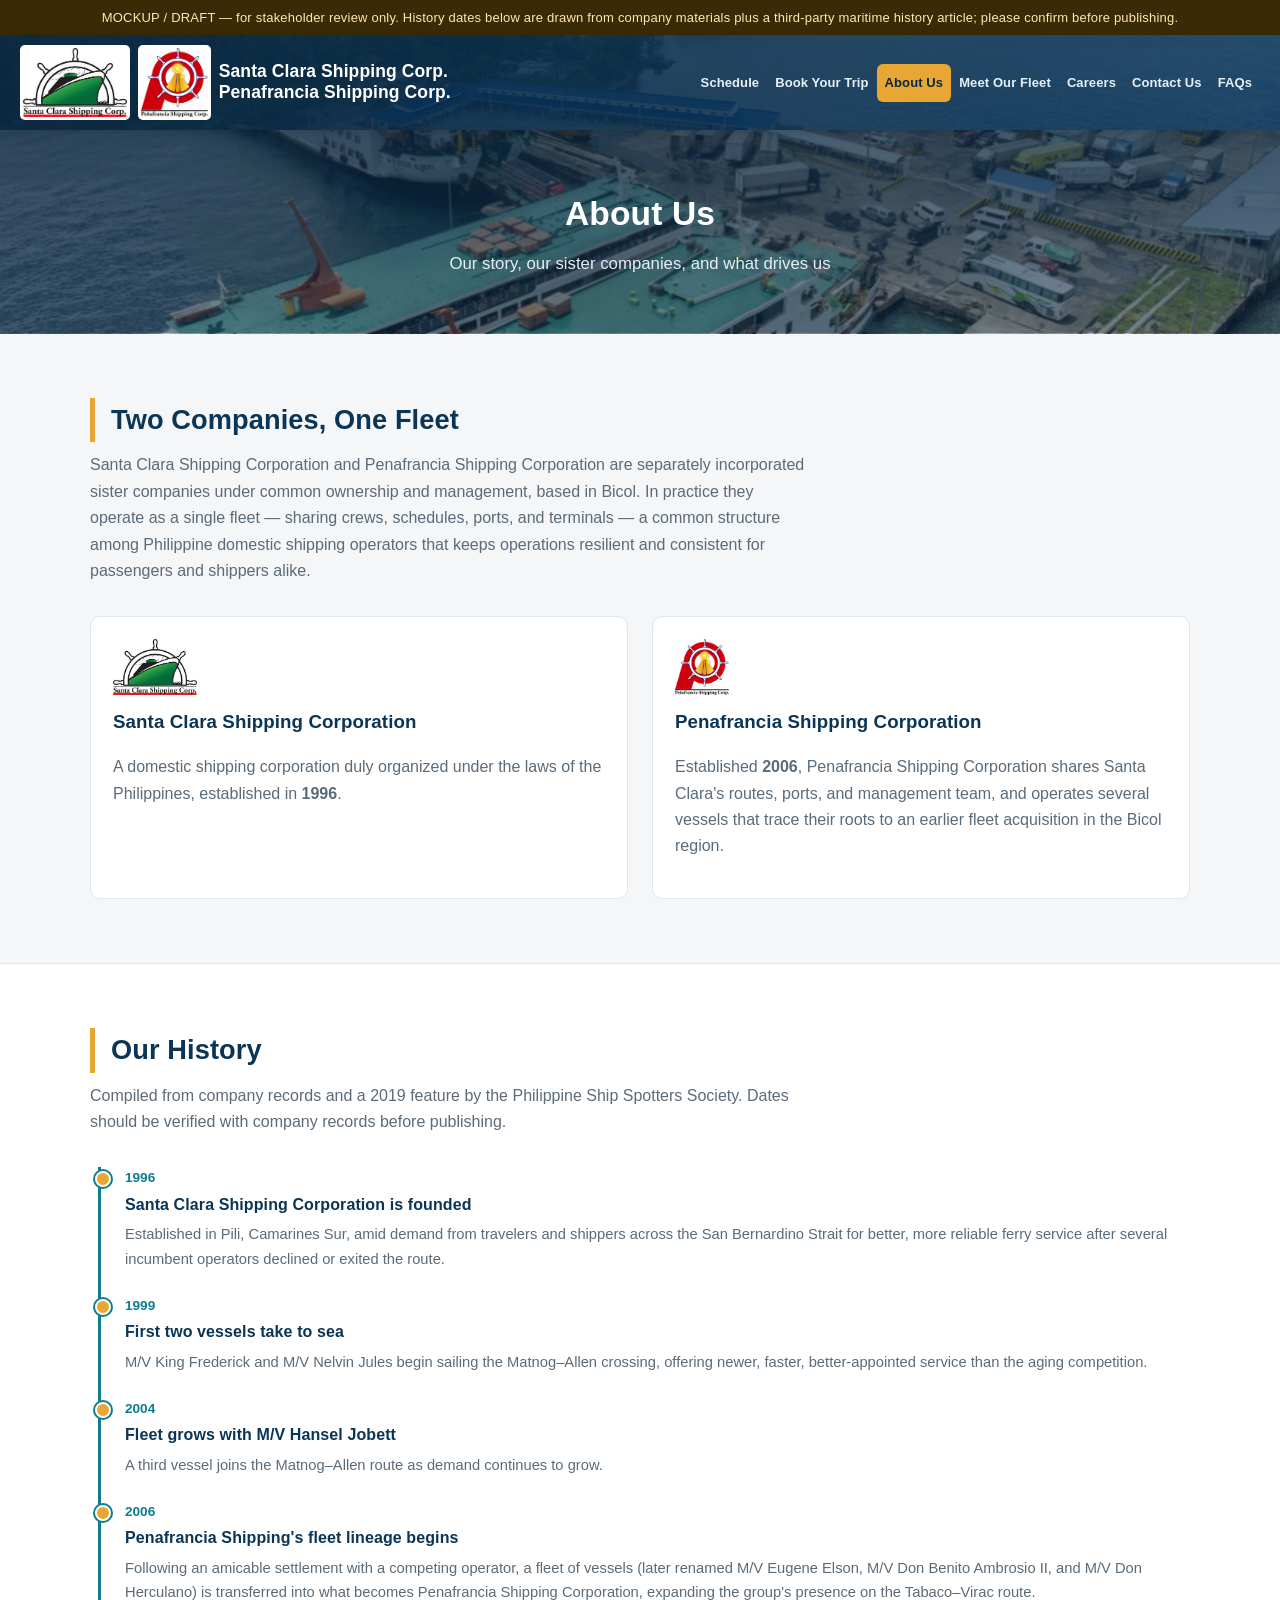
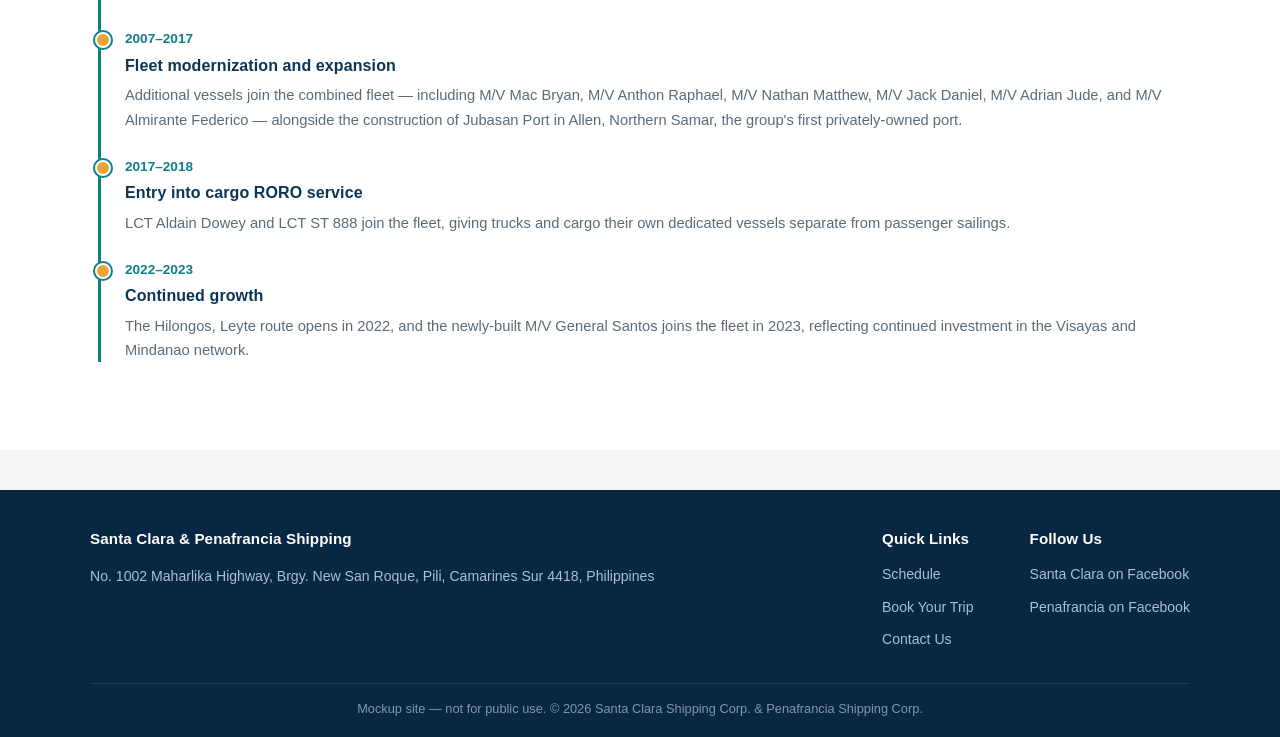
==== about.html @ e05b96bb "Initial commit: SC & PF Shipping mockup site" ====
<!DOCTYPE html>
<html lang="en">
<head>
<meta charset="UTF-8">
<meta name="viewport" content="width=device-width, initial-scale=1.0">
<title>About Us | Santa Clara &amp; Penafrancia Shipping</title>
<link rel="stylesheet" href="css/style.css">
</head>
<body>

<div class="mockup-banner">MOCKUP / DRAFT — for stakeholder review only. History dates below are drawn from company materials plus a third-party maritime history article; please confirm before publishing.</div>

<header class="site-header">
  <div class="nav-wrap">
    <div class="brand">
      <img src="images/logos/santaclara.jpeg" alt="Santa Clara Shipping Corp. logo">
      <img src="images/logos/penafrancia.jpeg" alt="Penafrancia Shipping Corp. logo">
      <div class="brand-text">
        <strong>Santa Clara Shipping Corp.</strong>
        <strong>Penafrancia Shipping Corp.</strong>
      </div>
    </div>
    <nav class="main-nav">
      <ul>
        <li><a href="index.html">Schedule</a></li>
        <li><a href="book.html">Book Your Trip</a></li>
        <li><a href="about.html" class="active">About Us</a></li>
        <li><a href="fleet.html">Meet Our Fleet</a></li>
        <li><a href="careers.html">Careers</a></li>
        <li><a href="contact.html">Contact Us</a></li>
        <li><a href="faq.html">FAQs</a></li>
      </ul>
    </nav>
  </div>
</header>

<div class="page-header">
  <h1>About Us</h1>
  <p>Our story, our sister companies, and what drives us</p>
</div>

<section>
  <div class="container">
    <h2 class="section-title">Two Companies, One Fleet</h2>
    <p class="section-sub">Santa Clara Shipping Corporation and Penafrancia Shipping Corporation are separately incorporated sister companies under common ownership and management, based in Bicol. In practice they operate as a single fleet — sharing crews, schedules, ports, and terminals — a common structure among Philippine domestic shipping operators that keeps operations resilient and consistent for passengers and shippers alike.</p>

    <div class="company-split">
      <div class="company-panel">
        <img class="logo" src="images/logos/santaclara.jpeg" alt="Santa Clara Shipping Corp. logo">
        <h3 style="color:var(--navy);margin:0 0 8px;">Santa Clara Shipping Corporation</h3>
        <p style="color:var(--muted);">A domestic shipping corporation duly organized under the laws of the Philippines, established in <strong>1996</strong>.</p>
      </div>
      <div class="company-panel">
        <img class="logo" src="images/logos/penafrancia.jpeg" alt="Penafrancia Shipping Corp. logo">
        <h3 style="color:var(--navy);margin:0 0 8px;">Penafrancia Shipping Corporation</h3>
        <p style="color:var(--muted);">Established <strong>2006</strong>, Penafrancia Shipping Corporation shares Santa Clara's routes, ports, and management team, and operates several vessels that trace their roots to an earlier fleet acquisition in the Bicol region.</p>
      </div>
    </div>
  </div>
</section>

<section class="alt">
  <div class="container">
    <h2 class="section-title">Our History</h2>
    <p class="section-sub">Compiled from company records and a 2019 feature by the Philippine Ship Spotters Society. Dates should be verified with company records before publishing.</p>
    <div class="timeline">
      <div class="t-item">
        <div class="t-year">1996</div>
        <h4>Santa Clara Shipping Corporation is founded</h4>
        <p>Established in Pili, Camarines Sur, amid demand from travelers and shippers across the San Bernardino Strait for better, more reliable ferry service after several incumbent operators declined or exited the route.</p>
      </div>
      <div class="t-item">
        <div class="t-year">1999</div>
        <h4>First two vessels take to sea</h4>
        <p>M/V King Frederick and M/V Nelvin Jules begin sailing the Matnog–Allen crossing, offering newer, faster, better-appointed service than the aging competition.</p>
      </div>
      <div class="t-item">
        <div class="t-year">2004</div>
        <h4>Fleet grows with M/V Hansel Jobett</h4>
        <p>A third vessel joins the Matnog–Allen route as demand continues to grow.</p>
      </div>
      <div class="t-item">
        <div class="t-year">2006</div>
        <h4>Penafrancia Shipping's fleet lineage begins</h4>
        <p>Following an amicable settlement with a competing operator, a fleet of vessels (later renamed M/V Eugene Elson, M/V Don Benito Ambrosio II, and M/V Don Herculano) is transferred into what becomes Penafrancia Shipping Corporation, expanding the group's presence on the Tabaco–Virac route.</p>
      </div>
      <div class="t-item">
        <div class="t-year">2007–2017</div>
        <h4>Fleet modernization and expansion</h4>
        <p>Additional vessels join the combined fleet — including M/V Mac Bryan, M/V Anthon Raphael, M/V Nathan Matthew, M/V Jack Daniel, M/V Adrian Jude, and M/V Almirante Federico — alongside the construction of Jubasan Port in Allen, Northern Samar, the group's first privately-owned port.</p>
      </div>
      <div class="t-item">
        <div class="t-year">2017–2018</div>
        <h4>Entry into cargo RORO service</h4>
        <p>LCT Aldain Dowey and LCT ST 888 join the fleet, giving trucks and cargo their own dedicated vessels separate from passenger sailings.</p>
      </div>
      <div class="t-item">
        <div class="t-year">2022–2023</div>
        <h4>Continued growth</h4>
        <p>The Hilongos, Leyte route opens in 2022, and the newly-built M/V General Santos joins the fleet in 2023, reflecting continued investment in the Visayas and Mindanao network.</p>
      </div>
    </div>
  </div>
</section>

<!-- Vision, Mission & Core Values section removed per request (2026-08-14) — content preserved below in case it's restored later.
<section>
  <div class="container">
    <h2 class="section-title">Vision, Mission &amp; Core Values</h2>
    <div class="grid cols-3">
      <div class="card">
        <div class="card-body">
          <span class="tag">Vision</span>
          <p>To be recognized as one of the leading and competitive shipping companies in the Philippines, setting a high standard for the industry — an established and secure inter-island shipping company built to stay and stay on top of the competition.</p>
        </div>
      </div>
      <div class="card">
        <div class="card-body">
          <span class="tag gold">Mission</span>
          <p>Born from a spirit of service, a commitment to safety, and a passion for excellence, we provide bigger opportunities for growth and commerce — serving the RORO shipping needs of people, trucks, and buses on the Matnog–Allen and Pioduran–Masbate routes and beyond.</p>
        </div>
      </div>
      <div class="card">
        <div class="card-body">
          <span class="tag muted">Core Values</span>
          <p>Expertise and experience across shipping operations · Service to customers and clients · Safety, first and always.</p>
        </div>
      </div>
    </div>
  </div>
</section>
-->

<!-- Leadership section hidden per request (2026-08-13) — keep markup intact in case it's restored later.
<section class="alt">
  <div class="container">
    <h2 class="section-title">Leadership</h2>
    <p class="section-sub">Our management team oversees operations across both companies.</p>
    <div class="grid cols-4">
      <div class="card"><div class="card-body"><h3>Jackson Candano</h3><p>President &amp; CEO</p></div></div>
      <div class="card"><div class="card-body"><h3>Eddie S. Crescini</h3><p>Chief Financial Officer</p></div></div>
      <div class="card"><div class="card-body"><h3>Antonio Sungahid</h3><p>General Manager — Cebu</p></div></div>
      <div class="card"><div class="card-body"><h3>Daniel C. Lee</h3><p>Assistant General Manager — Pili</p></div></div>
    </div>
  </div>
</section>
-->


<footer class="site-footer">
  <div class="container">
    <div class="foot-grid">
      <div>
        <h4>Santa Clara &amp; Penafrancia Shipping</h4>
        <p>No. 1002 Maharlika Highway, Brgy. New San Roque, Pili, Camarines Sur 4418, Philippines</p>
      </div>
      <div>
        <h4>Quick Links</h4>
        <ul>
          <li><a href="index.html">Schedule</a></li>
          <li><a href="book.html">Book Your Trip</a></li>
          <li><a href="contact.html">Contact Us</a></li>
        </ul>
      </div>
      <div>
        <h4>Follow Us</h4>
        <ul>
          <li><a href="https://www.facebook.com/santaclarashippingcorporation" target="_blank" rel="noopener">Santa Clara on Facebook</a></li>
          <li><a href="https://www.facebook.com/penafranciashippingcorporation" target="_blank" rel="noopener">Penafrancia on Facebook</a></li>
        </ul>
      </div>
    </div>
    <div class="foot-bottom">Mockup site — not for public use. &copy; 2026 Santa Clara Shipping Corp. &amp; Penafrancia Shipping Corp.</div>
  </div>
</footer>

</body>
</html>
---- css/style.css ----
/* Sta. Clara / Penafrancia Shipping — mockup site styles */
:root{
  --navy:#0b3556;
  --navy-dark:#082742;
  --teal:#0f7d8c;
  --gold:#e8a734;
  --gray-bg:#f4f6f8;
  --text:#1f2d3a;
  --muted:#5b6b78;
  --border:#dfe6ec;
  --white:#ffffff;
  --radius:10px;
  --maxw:1140px;
  --font-heading:"Avenir","Avenir Next","Segoe UI",Helvetica,Arial,sans-serif;
  --font-body:"Avenir","Avenir Next","Segoe UI",Helvetica,Arial,sans-serif;
}
*{box-sizing:border-box;}
html,body{margin:0;padding:0;}
body{
  font-family:var(--font-body);
  font-size:16px;
  color:var(--text);
  background:var(--gray-bg);
  line-height:1.65;
  -webkit-font-smoothing:antialiased;
}
h1,h2,h3,h4,h5,h6,.brand-text strong,nav.main-nav a,.btn,.tag,table th,.card h3,footer h4{
  font-family:var(--font-heading);
  letter-spacing:.1px;
}
p{color:var(--text);}
img{max-width:100%;display:block;}
a{color:var(--teal);text-decoration:none;}
a:hover{text-decoration:underline;}
.container{max-width:var(--maxw);margin:0 auto;padding:0 20px;}

/* Banner */
.mockup-banner{
  background:#3a2a06;
  color:#ffe8b0;
  text-align:center;
  font-size:13px;
  padding:7px 12px;
  letter-spacing:.2px;
}

/* Header / Nav */
header.site-header{
  background:
    linear-gradient(100deg, rgba(8,39,66,.93), rgba(11,53,86,.82)),
    url('../images/ports/jubasan.jpeg');
  background-size:cover;
  background-position:center 35%;
  color:#fff;position:sticky;top:0;z-index:50;box-shadow:0 2px 8px rgba(0,0,0,.15);
}
.nav-wrap{display:flex;align-items:center;justify-content:space-between;padding:10px 20px;max-width:1320px;margin:0 auto;flex-wrap:nowrap;gap:10px;}
.brand{display:flex;align-items:center;gap:8px;color:#fff;flex-shrink:0;}
.brand img{height:75px;width:auto;border-radius:5px;background:#fff;padding:3px;}
.brand-text{display:flex;flex-direction:column;line-height:1.2;}
.brand-text strong{font-size:17.5px;font-weight:700;white-space:nowrap;}
nav.main-nav ul{list-style:none;display:flex;gap:0;margin:0;padding:0;flex-wrap:nowrap;}
nav.main-nav a{
  color:#e7f0f7;
  padding:8px 8px;
  display:inline-block;
  font-size:13px;
  font-weight:600;
  border-radius:6px;
  white-space:nowrap;
}
nav.main-nav a:hover{background:rgba(255,255,255,.12);text-decoration:none;color:#fff;}
nav.main-nav a.active{background:var(--gold);color:var(--navy-dark);}
@media(max-width:900px){
  .nav-wrap{flex-wrap:wrap;}
  nav.main-nav ul{flex-wrap:wrap;}
}

/* Hero */
.hero{
  background-color:var(--navy);
  background-image:linear-gradient(180deg, rgba(8,39,66,.75), rgba(8,39,66,.55)), url('../images/hero-jubasan.jpg');
  background-size:cover;background-position:center;
  color:#fff;padding:70px 20px 60px;text-align:center;
}
.hero h1{font-size:2.5rem;font-weight:700;margin:0 0 12px;letter-spacing:.2px;}
.hero p{font-size:1.1rem;max-width:640px;margin:0 auto 24px;color:#e6eef5;}
.btn{
  display:inline-block;background:var(--gold);color:var(--navy-dark);
  padding:12px 22px;border-radius:6px;font-weight:700;font-size:14px;
  border:none;cursor:pointer;
}
.btn:hover{background:#f4b94a;text-decoration:none;}
.btn.outline{background:transparent;color:#fff;border:1px solid rgba(255,255,255,.6);}
.btn.outline:hover{background:rgba(255,255,255,.12);}
.hero .btn-row{display:flex;gap:12px;justify-content:center;flex-wrap:wrap;}

/* Page header (non-home) — same gradient + photo as .hero, for visual consistency across all pages */
.page-header{
  background-color:var(--navy);
  background-image:linear-gradient(180deg, rgba(8,39,66,.75), rgba(8,39,66,.55)), url('../images/hero-jubasan.jpg');
  background-size:cover;background-position:center;
  color:#fff;padding:56px 20px;text-align:center;
}
.page-header h1{margin:0 0 8px;font-size:2.1rem;font-weight:700;}
.page-header p{margin:0;color:#e6eef5;font-size:1.05rem;}

/* Sections */
section{padding:64px 0;}
section.alt{background:#fff;}
section + section{border-top:1px solid var(--border);}
h2.section-title{
  font-size:1.7rem;font-weight:700;margin:0 0 10px;color:var(--navy);
  border-left:5px solid var(--gold);padding-left:16px;
}
p.section-sub{color:var(--muted);margin:0 0 32px;max-width:720px;font-size:1rem;}

/* Cards */
.grid{display:grid;gap:20px;}
.grid.cols-2{grid-template-columns:repeat(2,1fr);}
.grid.cols-3{grid-template-columns:repeat(3,1fr);}
.grid.cols-4{grid-template-columns:repeat(4,1fr);}
@media(max-width:900px){.grid.cols-3,.grid.cols-4{grid-template-columns:repeat(2,1fr);}}
@media(max-width:600px){.grid.cols-2,.grid.cols-3,.grid.cols-4{grid-template-columns:1fr;}}

.card{
  background:#fff;border:1px solid var(--border);border-radius:var(--radius);
  overflow:hidden;box-shadow:0 1px 3px rgba(0,0,0,.04);
}
.card .card-img{height:170px;width:100%;object-fit:cover;background:#e3ebf1;}
.card .card-body{padding:16px;}
.card h3{margin:0 0 6px;font-size:1.05rem;color:var(--navy);}
.card p{margin:0;color:var(--muted);font-size:.92rem;}
.tag{
  display:inline-block;background:var(--teal);color:#fff;font-size:11px;
  padding:3px 8px;border-radius:20px;margin-bottom:8px;font-weight:600;
}
.tag.gold{background:var(--gold);color:var(--navy-dark);}
.tag.muted{background:#9aa8b3;}

.placeholder-photo{
  height:170px;width:100%;display:flex;align-items:center;justify-content:center;
  background:repeating-linear-gradient(45deg,#e9eef2,#e9eef2 10px,#dfe6ec 10px,#dfe6ec 20px);
  color:var(--muted);font-size:.85rem;text-align:center;padding:10px;
}

/* Tables */
table{width:100%;border-collapse:collapse;background:#fff;border-radius:var(--radius);overflow:hidden;}
table th,table td{padding:12px 14px;text-align:left;border-bottom:1px solid var(--border);font-size:.93rem;}
table th{background:var(--navy);color:#fff;font-weight:600;}
table tr:last-child td{border-bottom:none;}
.table-wrap{overflow-x:auto;border-radius:var(--radius);box-shadow:0 1px 3px rgba(0,0,0,.06);}

.note-box{
  background:#eef6f7;border-left:4px solid var(--teal);padding:14px 18px;border-radius:6px;
  font-size:.9rem;color:#2b4a51;margin:18px 0;
}
.note-box.warn{background:#fff6e6;border-left-color:var(--gold);color:#5c4207;}

/* FAQ accordion */
.faq-item{background:#fff;border:1px solid var(--border);border-radius:var(--radius);margin-bottom:12px;overflow:hidden;}
.faq-item summary{cursor:pointer;padding:16px 18px;font-weight:600;color:var(--navy);list-style:none;position:relative;}
.faq-item summary::-webkit-details-marker{display:none;}
.faq-item summary::after{content:"+";position:absolute;right:18px;top:14px;font-size:1.3rem;color:var(--teal);}
.faq-item[open] summary::after{content:"\2212";}
.faq-item .faq-body{padding:0 18px 16px;color:var(--muted);font-size:.94rem;}

/* Steps */
.steps{counter-reset:step;list-style:none;padding:0;margin:0;}
.steps li{
  counter-increment:step;position:relative;padding:14px 18px 14px 54px;
  background:#fff;border:1px solid var(--border);border-radius:var(--radius);margin-bottom:12px;
}
.steps li::before{
  content:counter(step);position:absolute;left:16px;top:50%;transform:translateY(-50%);
  width:26px;height:26px;border-radius:50%;background:var(--teal);color:#fff;
  display:flex;align-items:center;justify-content:center;font-weight:700;font-size:.85rem;
}
.steps li strong{display:block;color:var(--navy);margin-bottom:3px;}

/* Forms */
.form-box{background:#fff;border:1px solid var(--border);border-radius:var(--radius);padding:24px;max-width:560px;}
.form-box label{display:block;font-weight:600;font-size:.88rem;margin:12px 0 5px;color:var(--navy);}
.form-box input,.form-box select,.form-box textarea{
  width:100%;padding:10px 12px;border:1px solid var(--border);border-radius:6px;font-size:.92rem;font-family:inherit;
}
.form-box textarea{resize:vertical;min-height:80px;}

/* Two-column layout */
.two-col{display:grid;grid-template-columns:1.1fr .9fr;gap:32px;align-items:start;}
@media(max-width:850px){.two-col{grid-template-columns:1fr;}}

/* Timeline */
.timeline{border-left:3px solid var(--teal);margin-left:8px;padding-left:24px;}
.timeline .t-item{position:relative;margin-bottom:24px;}
.timeline .t-item::before{content:"";position:absolute;left:-30px;top:4px;width:12px;height:12px;border-radius:50%;background:var(--gold);border:2px solid #fff;box-shadow:0 0 0 2px var(--teal);}
.timeline .t-year{font-weight:700;color:var(--teal);font-size:.85rem;}
.timeline h4{margin:2px 0 4px;color:var(--navy);}
.timeline p{margin:0;color:var(--muted);font-size:.92rem;}

/* Footer */
footer.site-footer{background:var(--navy-dark);color:#c7d8e6;padding:36px 0 18px;margin-top:40px;}
footer .foot-grid{display:grid;grid-template-columns:1fr auto auto;column-gap:56px;row-gap:24px;margin-bottom:24px;}
@media(max-width:700px){footer .foot-grid{grid-template-columns:1fr;column-gap:0;}}
footer h4{color:#fff;font-size:.95rem;margin:0 0 10px;}
footer p,footer a{font-size:.88rem;color:#a9c0d3;}
footer a:hover{color:#fff;}
footer ul{list-style:none;margin:0;padding:0;}
footer ul li{margin-bottom:6px;}
.foot-bottom{border-top:1px solid rgba(255,255,255,.1);padding-top:14px;font-size:.8rem;color:#7f97ab;text-align:center;}

.company-split{display:grid;grid-template-columns:1fr 1fr;gap:24px;}
@media(max-width:700px){.company-split{grid-template-columns:1fr;}}
.company-panel{background:#fff;border:1px solid var(--border);border-radius:var(--radius);padding:22px;}
.company-panel img.logo{height:56px;width:auto;margin-bottom:12px;}

.route-badge{display:inline-flex;align-items:center;gap:6px;font-weight:700;color:var(--navy);}
.route-badge .dot{width:8px;height:8px;border-radius:50%;background:var(--teal);}

/* Vessel popup cards */
.vessel-card{cursor:pointer;transition:box-shadow .15s ease, transform .15s ease;}
.vessel-card:hover{box-shadow:0 4px 14px rgba(0,0,0,.09);transform:translateY(-2px);}

.vessel-modal-overlay{
  display:none;position:fixed;inset:0;background:rgba(8,39,66,.6);
  align-items:center;justify-content:center;z-index:200;padding:20px;
}
.vessel-modal-overlay.open{display:flex;}
.vessel-modal{
  background:#fff;border-radius:var(--radius);max-width:480px;width:100%;
  overflow:hidden;position:relative;max-height:90vh;overflow-y:auto;
}
.vessel-modal-body{padding:24px;}
.vessel-modal-body h3{margin:0 0 14px;color:var(--navy);font-size:1.2rem;}
.vessel-modal-body p{margin:0;color:var(--muted);}
.vessel-modal-specs{margin:0;padding:0;list-style:none;}
.vessel-modal-specs li{display:flex;justify-content:space-between;gap:12px;padding:9px 0;border-bottom:1px solid #e3ebf1;color:var(--muted);font-size:.95rem;}
.vessel-modal-specs li:last-child{border-bottom:none;}
.vessel-modal-specs li strong{color:var(--navy);font-weight:600;}
.vessel-modal-specs a{color:var(--teal);}
.vessel-modal-close{
  position:absolute;top:10px;right:10px;width:32px;height:32px;border-radius:50%;
  background:rgba(255,255,255,.9);border:none;font-size:20px;line-height:1;cursor:pointer;
  display:flex;align-items:center;justify-content:center;color:var(--navy);
}
.vessel-modal-close:hover{background:#fff;}
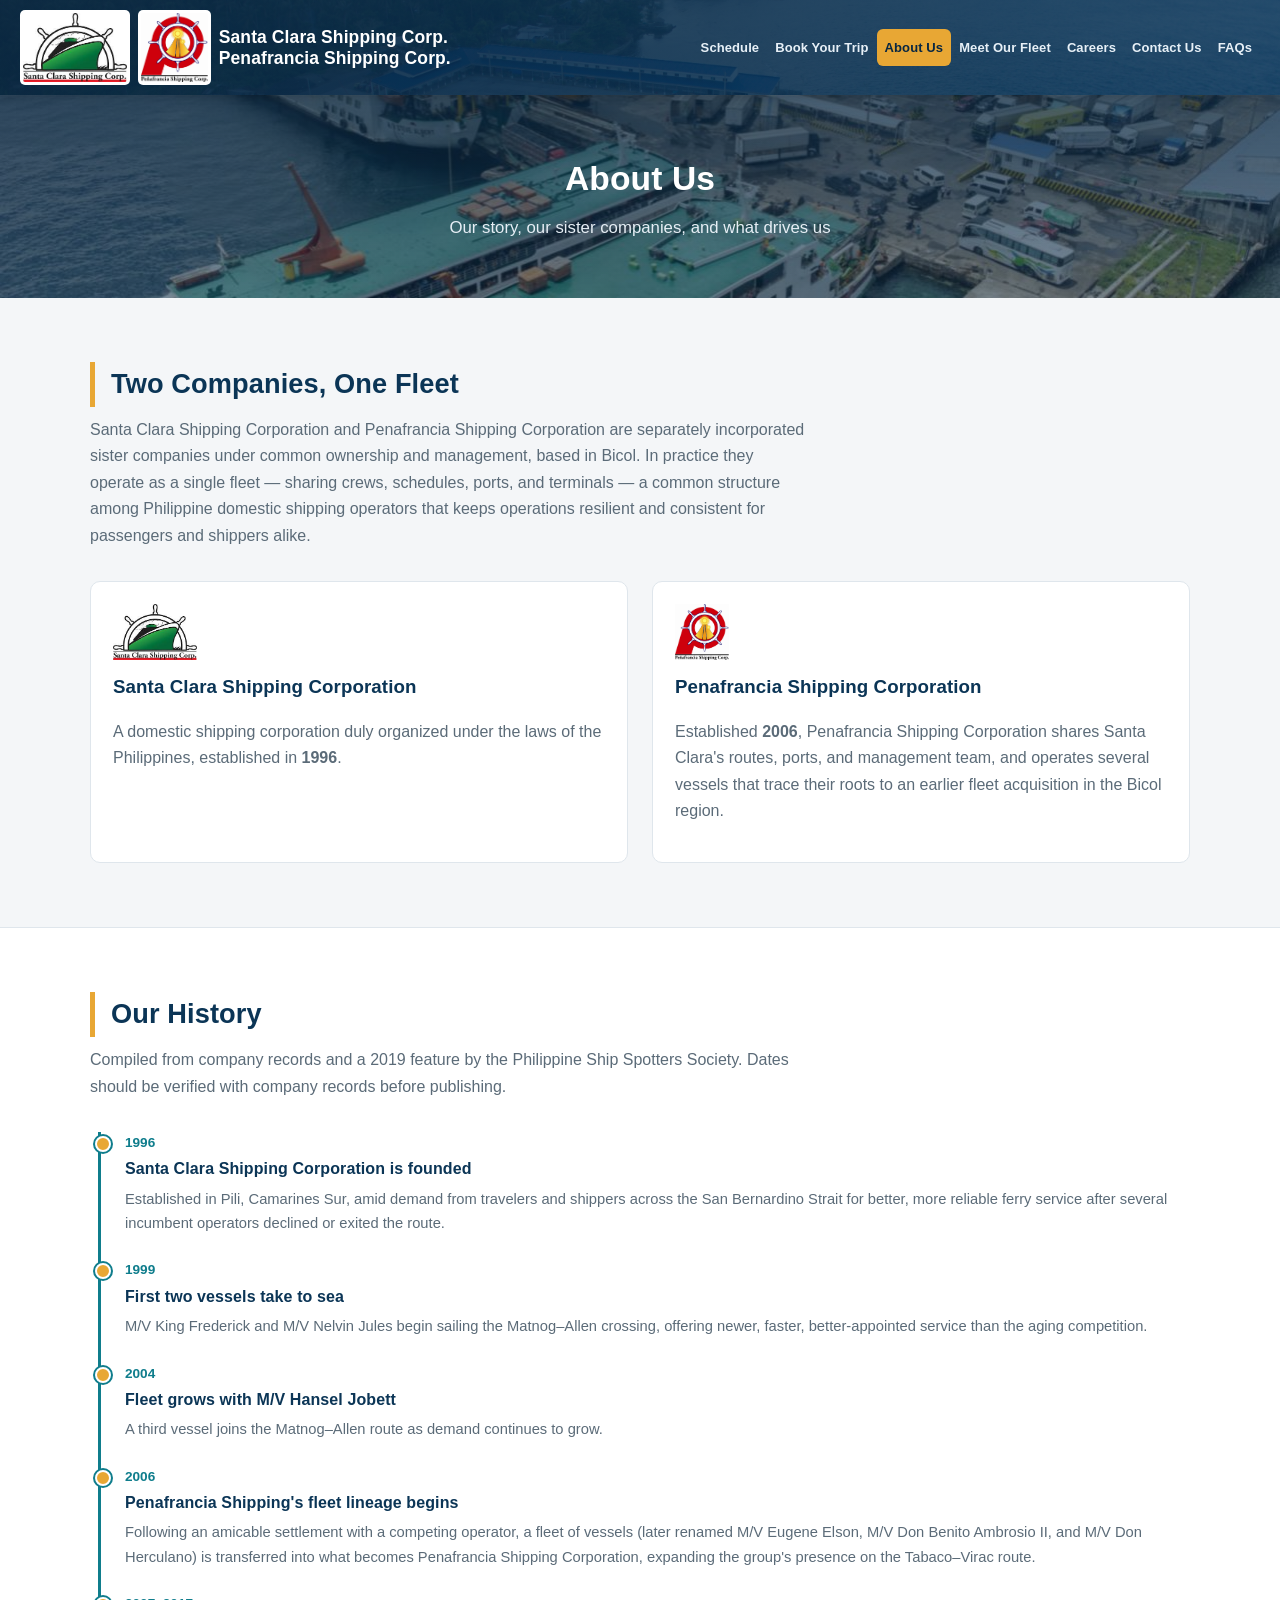
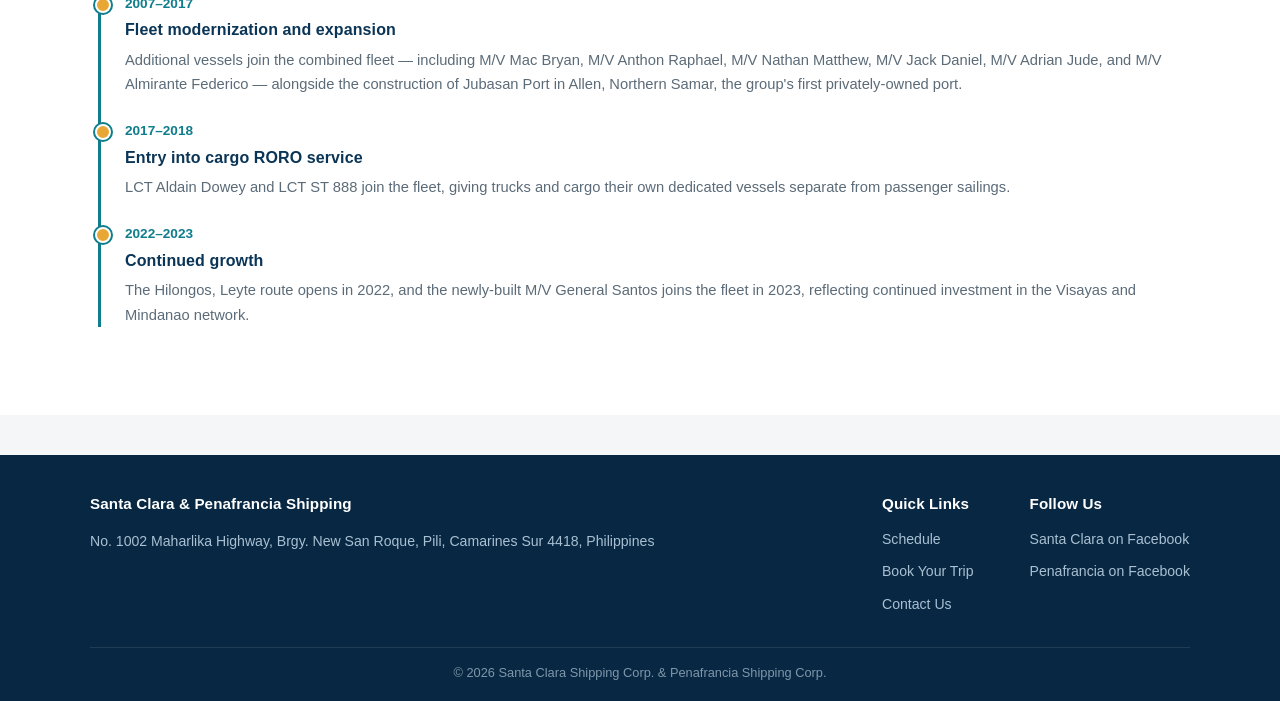
==== commit 784fd1f1: "Remove mockup/draft banners and footer disclaimer now that site is live" ====
--- a/about.html
+++ b/about.html
@@ -4,11 +4,18 @@
 <meta charset="UTF-8">
 <meta name="viewport" content="width=device-width, initial-scale=1.0">
 <title>About Us | Santa Clara &amp; Penafrancia Shipping</title>
+<meta property="og:type" content="website">
+<meta property="og:title" content="About Us | Santa Clara & Penafrancia Shipping">
+<meta property="og:description" content="Learn about Santa Clara and Penafrancia Shipping, sister RORO companies operating as one fleet since 1996.">
+<meta property="og:image" content="https://santaclarashippingcorp.com/images/hero-jubasan.jpg">
+<meta property="og:url" content="https://santaclarashippingcorp.com/about.html">
+<meta name="twitter:card" content="summary_large_image">
+<meta name="twitter:title" content="About Us | Santa Clara & Penafrancia Shipping">
+<meta name="twitter:description" content="Learn about Santa Clara and Penafrancia Shipping, sister RORO companies operating as one fleet since 1996.">
+<meta name="twitter:image" content="https://santaclarashippingcorp.com/images/hero-jubasan.jpg">
 <link rel="stylesheet" href="css/style.css">
 </head>
 <body>
-
-<div class="mockup-banner">MOCKUP / DRAFT — for stakeholder review only. History dates below are drawn from company materials plus a third-party maritime history article; please confirm before publishing.</div>
 
 <header class="site-header">
   <div class="nav-wrap">
@@ -170,7 +177,7 @@
         </ul>
       </div>
     </div>
-    <div class="foot-bottom">Mockup site — not for public use. &copy; 2026 Santa Clara Shipping Corp. &amp; Penafrancia Shipping Corp.</div>
+    <div class="foot-bottom">&copy; 2026 Santa Clara Shipping Corp. &amp; Penafrancia Shipping Corp.</div>
   </div>
 </footer>
 
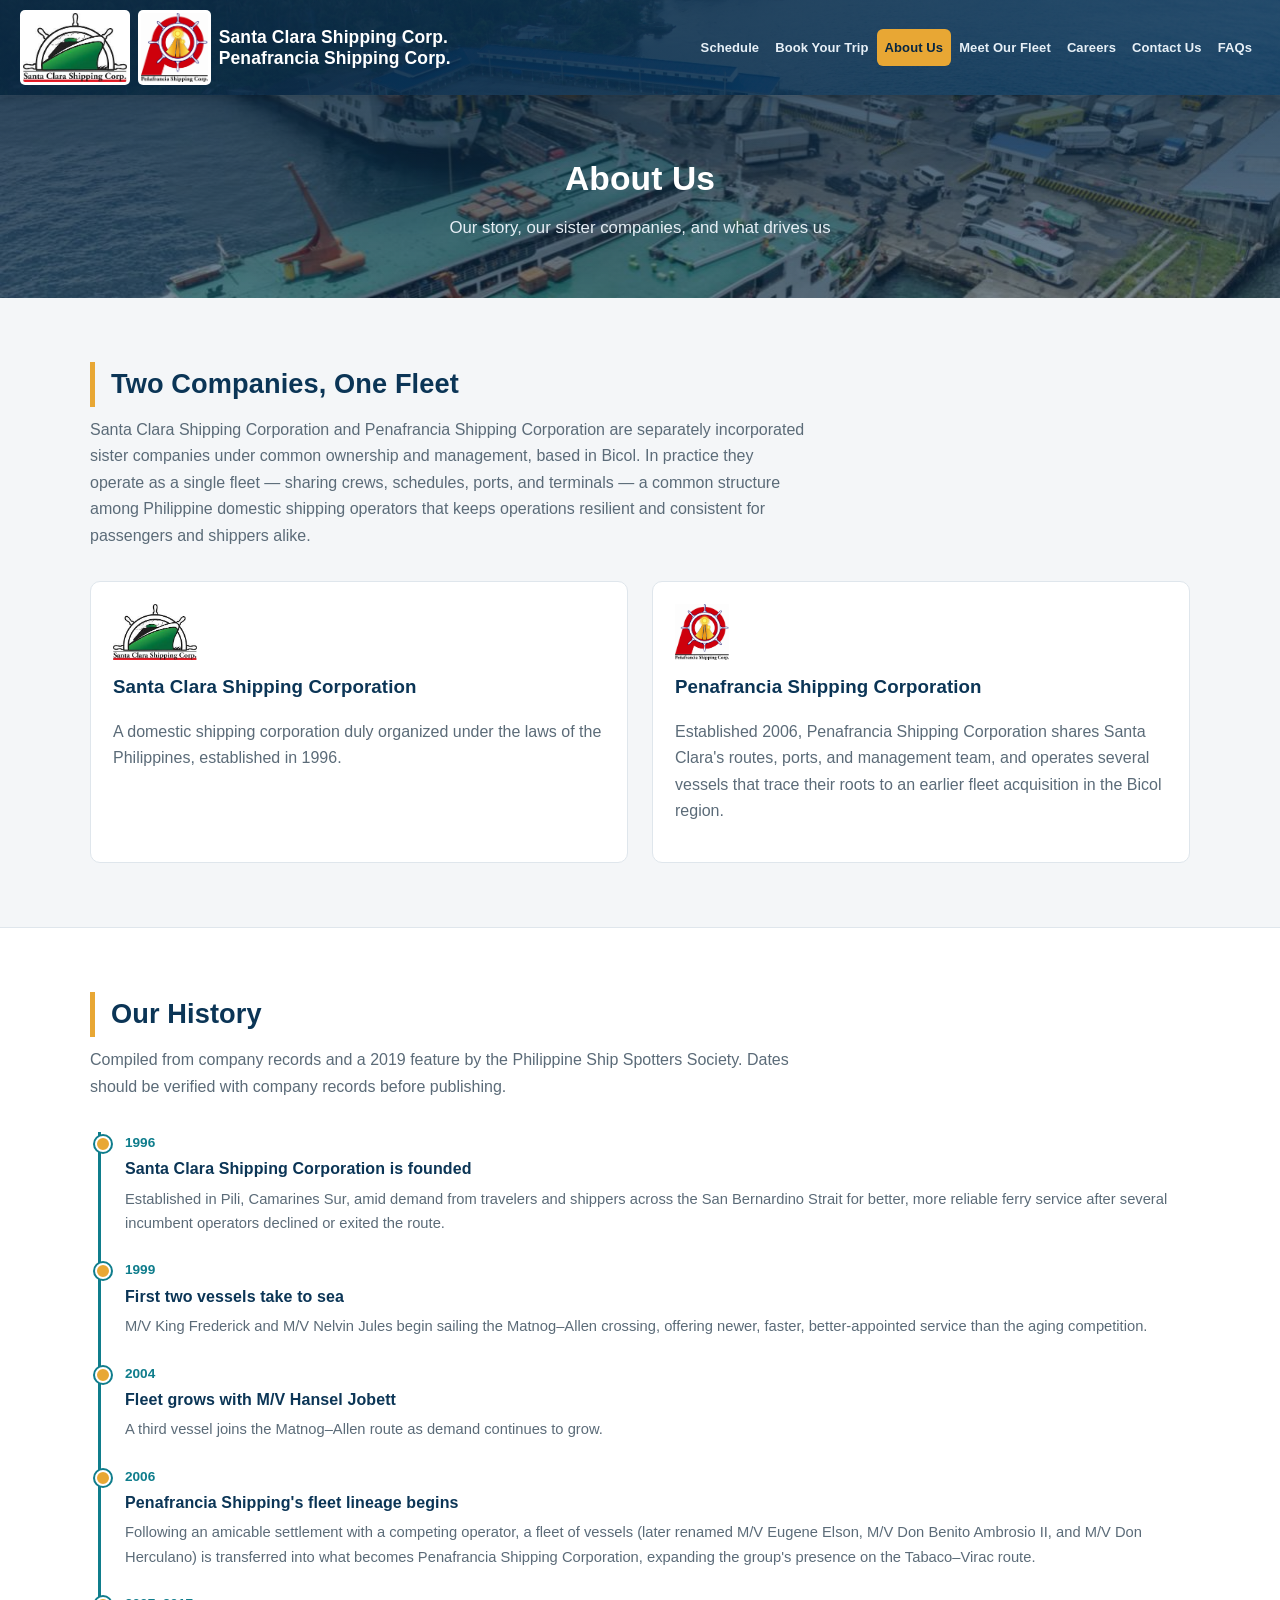
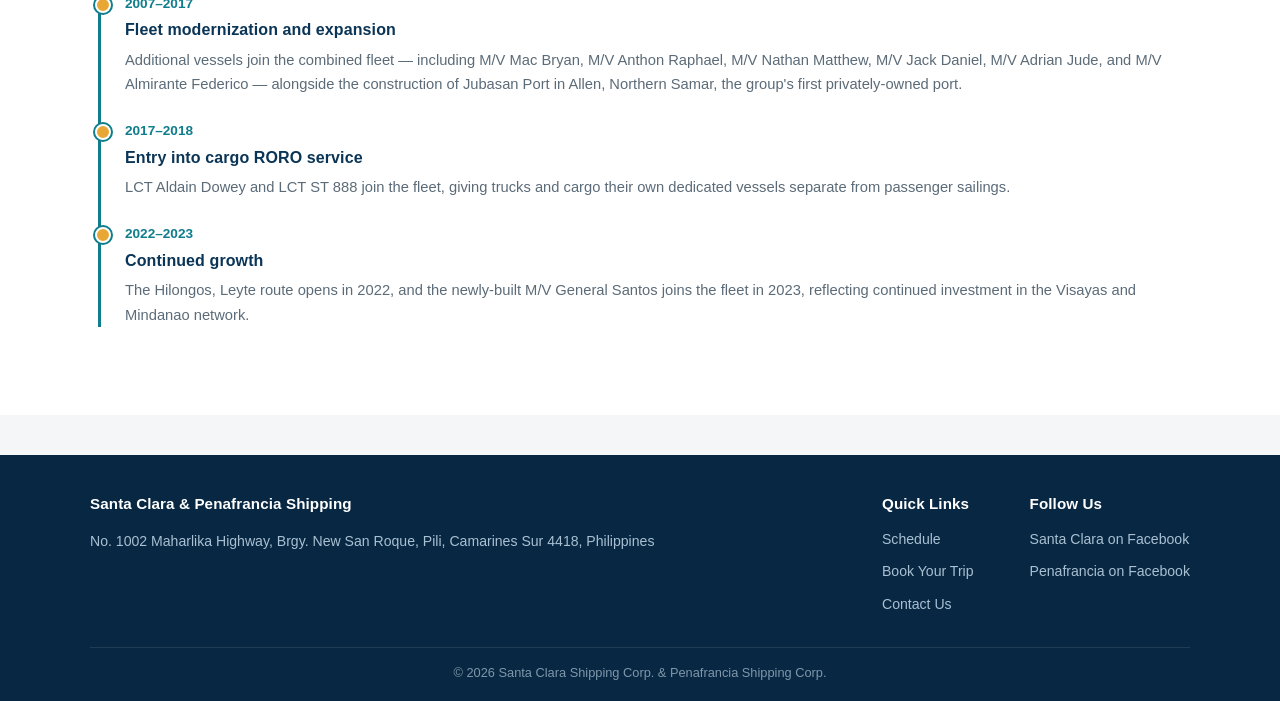
==== commit c2f04f30: "Make About, FAQs, Careers, and Book Your Trip pages CMS-editable" ====
--- a/about.html
+++ b/about.html
@@ -49,18 +49,18 @@
 <section>
   <div class="container">
     <h2 class="section-title">Two Companies, One Fleet</h2>
-    <p class="section-sub">Santa Clara Shipping Corporation and Penafrancia Shipping Corporation are separately incorporated sister companies under common ownership and management, based in Bicol. In practice they operate as a single fleet — sharing crews, schedules, ports, and terminals — a common structure among Philippine domestic shipping operators that keeps operations resilient and consistent for passengers and shippers alike.</p>
+    <p class="section-sub" id="about-intro"></p>
 
     <div class="company-split">
       <div class="company-panel">
         <img class="logo" src="images/logos/santaclara.jpeg" alt="Santa Clara Shipping Corp. logo">
         <h3 style="color:var(--navy);margin:0 0 8px;">Santa Clara Shipping Corporation</h3>
-        <p style="color:var(--muted);">A domestic shipping corporation duly organized under the laws of the Philippines, established in <strong>1996</strong>.</p>
+        <p style="color:var(--muted);" id="sc-desc"></p>
       </div>
       <div class="company-panel">
         <img class="logo" src="images/logos/penafrancia.jpeg" alt="Penafrancia Shipping Corp. logo">
         <h3 style="color:var(--navy);margin:0 0 8px;">Penafrancia Shipping Corporation</h3>
-        <p style="color:var(--muted);">Established <strong>2006</strong>, Penafrancia Shipping Corporation shares Santa Clara's routes, ports, and management team, and operates several vessels that trace their roots to an earlier fleet acquisition in the Bicol region.</p>
+        <p style="color:var(--muted);" id="pf-desc"></p>
       </div>
     </div>
   </div>
@@ -69,44 +69,8 @@
 <section class="alt">
   <div class="container">
     <h2 class="section-title">Our History</h2>
-    <p class="section-sub">Compiled from company records and a 2019 feature by the Philippine Ship Spotters Society. Dates should be verified with company records before publishing.</p>
-    <div class="timeline">
-      <div class="t-item">
-        <div class="t-year">1996</div>
-        <h4>Santa Clara Shipping Corporation is founded</h4>
-        <p>Established in Pili, Camarines Sur, amid demand from travelers and shippers across the San Bernardino Strait for better, more reliable ferry service after several incumbent operators declined or exited the route.</p>
-      </div>
-      <div class="t-item">
-        <div class="t-year">1999</div>
-        <h4>First two vessels take to sea</h4>
-        <p>M/V King Frederick and M/V Nelvin Jules begin sailing the Matnog–Allen crossing, offering newer, faster, better-appointed service than the aging competition.</p>
-      </div>
-      <div class="t-item">
-        <div class="t-year">2004</div>
-        <h4>Fleet grows with M/V Hansel Jobett</h4>
-        <p>A third vessel joins the Matnog–Allen route as demand continues to grow.</p>
-      </div>
-      <div class="t-item">
-        <div class="t-year">2006</div>
-        <h4>Penafrancia Shipping's fleet lineage begins</h4>
-        <p>Following an amicable settlement with a competing operator, a fleet of vessels (later renamed M/V Eugene Elson, M/V Don Benito Ambrosio II, and M/V Don Herculano) is transferred into what becomes Penafrancia Shipping Corporation, expanding the group's presence on the Tabaco–Virac route.</p>
-      </div>
-      <div class="t-item">
-        <div class="t-year">2007–2017</div>
-        <h4>Fleet modernization and expansion</h4>
-        <p>Additional vessels join the combined fleet — including M/V Mac Bryan, M/V Anthon Raphael, M/V Nathan Matthew, M/V Jack Daniel, M/V Adrian Jude, and M/V Almirante Federico — alongside the construction of Jubasan Port in Allen, Northern Samar, the group's first privately-owned port.</p>
-      </div>
-      <div class="t-item">
-        <div class="t-year">2017–2018</div>
-        <h4>Entry into cargo RORO service</h4>
-        <p>LCT Aldain Dowey and LCT ST 888 join the fleet, giving trucks and cargo their own dedicated vessels separate from passenger sailings.</p>
-      </div>
-      <div class="t-item">
-        <div class="t-year">2022–2023</div>
-        <h4>Continued growth</h4>
-        <p>The Hilongos, Leyte route opens in 2022, and the newly-built M/V General Santos joins the fleet in 2023, reflecting continued investment in the Visayas and Mindanao network.</p>
-      </div>
-    </div>
+    <p class="section-sub" id="history-note"></p>
+    <div class="timeline" id="timeline"></div>
   </div>
 </section>
 
@@ -181,5 +145,6 @@
   </div>
 </footer>
 
+<script src="js/about.js"></script>
 </body>
 </html>
